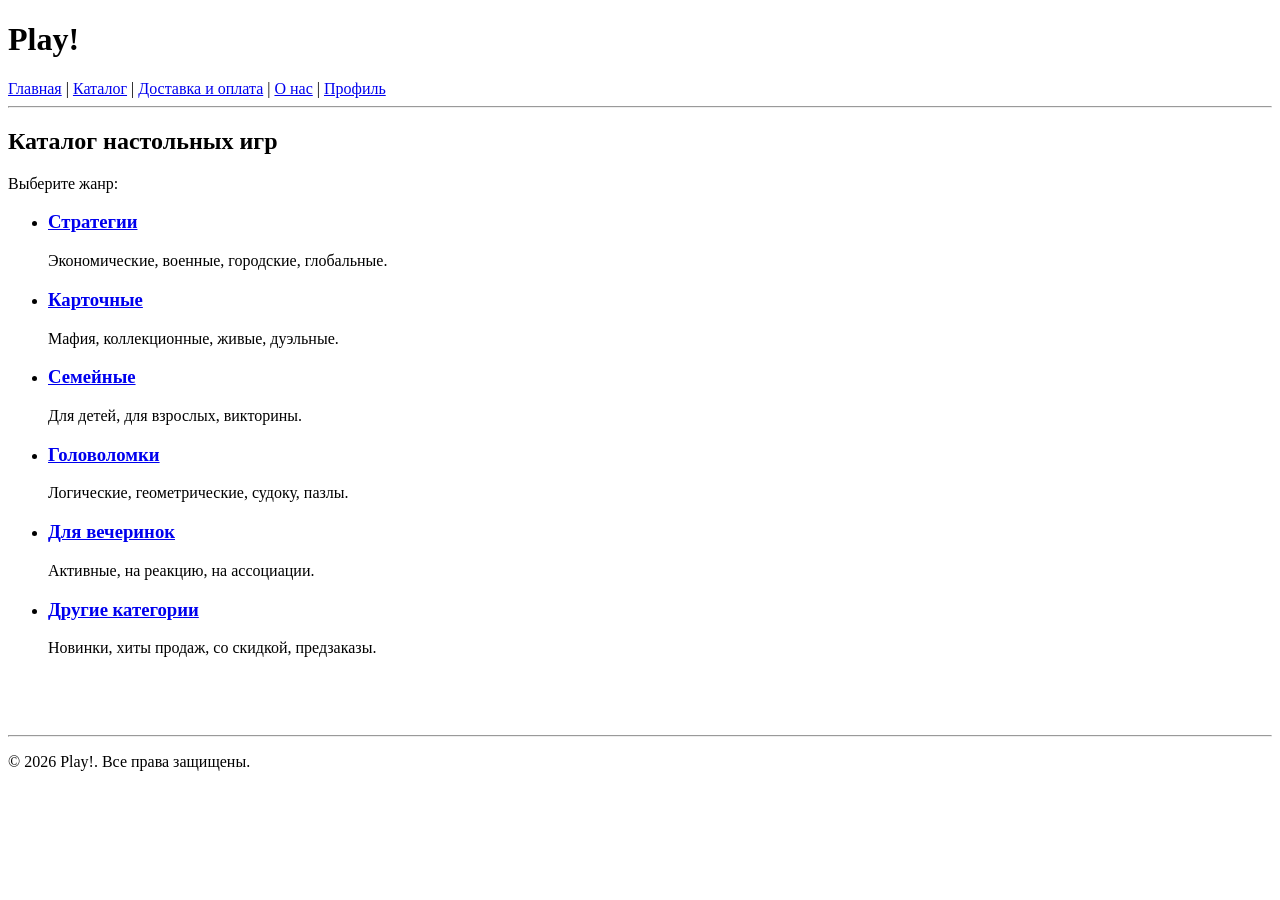
==== www/catalog.html @ 695b334e "шаблон" ====
<!DOCTYPE html>
<html lang="ru">
<head>
    <meta charset="UTF-8">
    <title>Play! - Каталог</title>
</head>
<body>

    <header>
        <h1>Play!</h1>
        <nav>
            <a href="index.html">Главная</a> |
            <a href="catalog.html">Каталог</a> |
            <a href="delivery.html">Доставка и оплата</a> |
            <a href="about.html">О нас</a> |
            <a href="profile.html">Профиль</a>
        </nav>
        <hr>
    </header>

    <main>
        <h2>Каталог настольных игр</h2>
        <p>Выберите жанр:</p>

        <ul>
            <li>
                <h3><a href="product.html">Стратегии</a></h3>
                <p>Экономические, военные, городские, глобальные.</p>
            </li>
            <li>
                <h3><a href="product.html">Карточные</a></h3>
                <p>Мафия, коллекционные, живые, дуэльные.</p>
            </li>
            <li>
                <h3><a href="product.html">Семейные</a></h3>
                <p>Для детей, для взрослых, викторины.</p>
            </li>
            <li>
                <h3><a href="product.html">Головоломки</a></h3>
                <p>Логические, геометрические, судоку, пазлы.</p>
            </li>
            <li>
                <h3><a href="product.html">Для вечеринок</a></h3>
                <p>Активные, на реакцию, на ассоциации.</p>
            </li>
            <li>
                <h3><a href="product.html">Другие категории</a></h3>
                <p>Новинки, хиты продаж, со скидкой, предзаказы.</p>
            </li>
        </ul>
    </main>

    <br><br><br>
    <footer>
        <hr>
        <p>&copy; 2026 Play!. Все права защищены.</p>
    </footer>
</body>
</html>
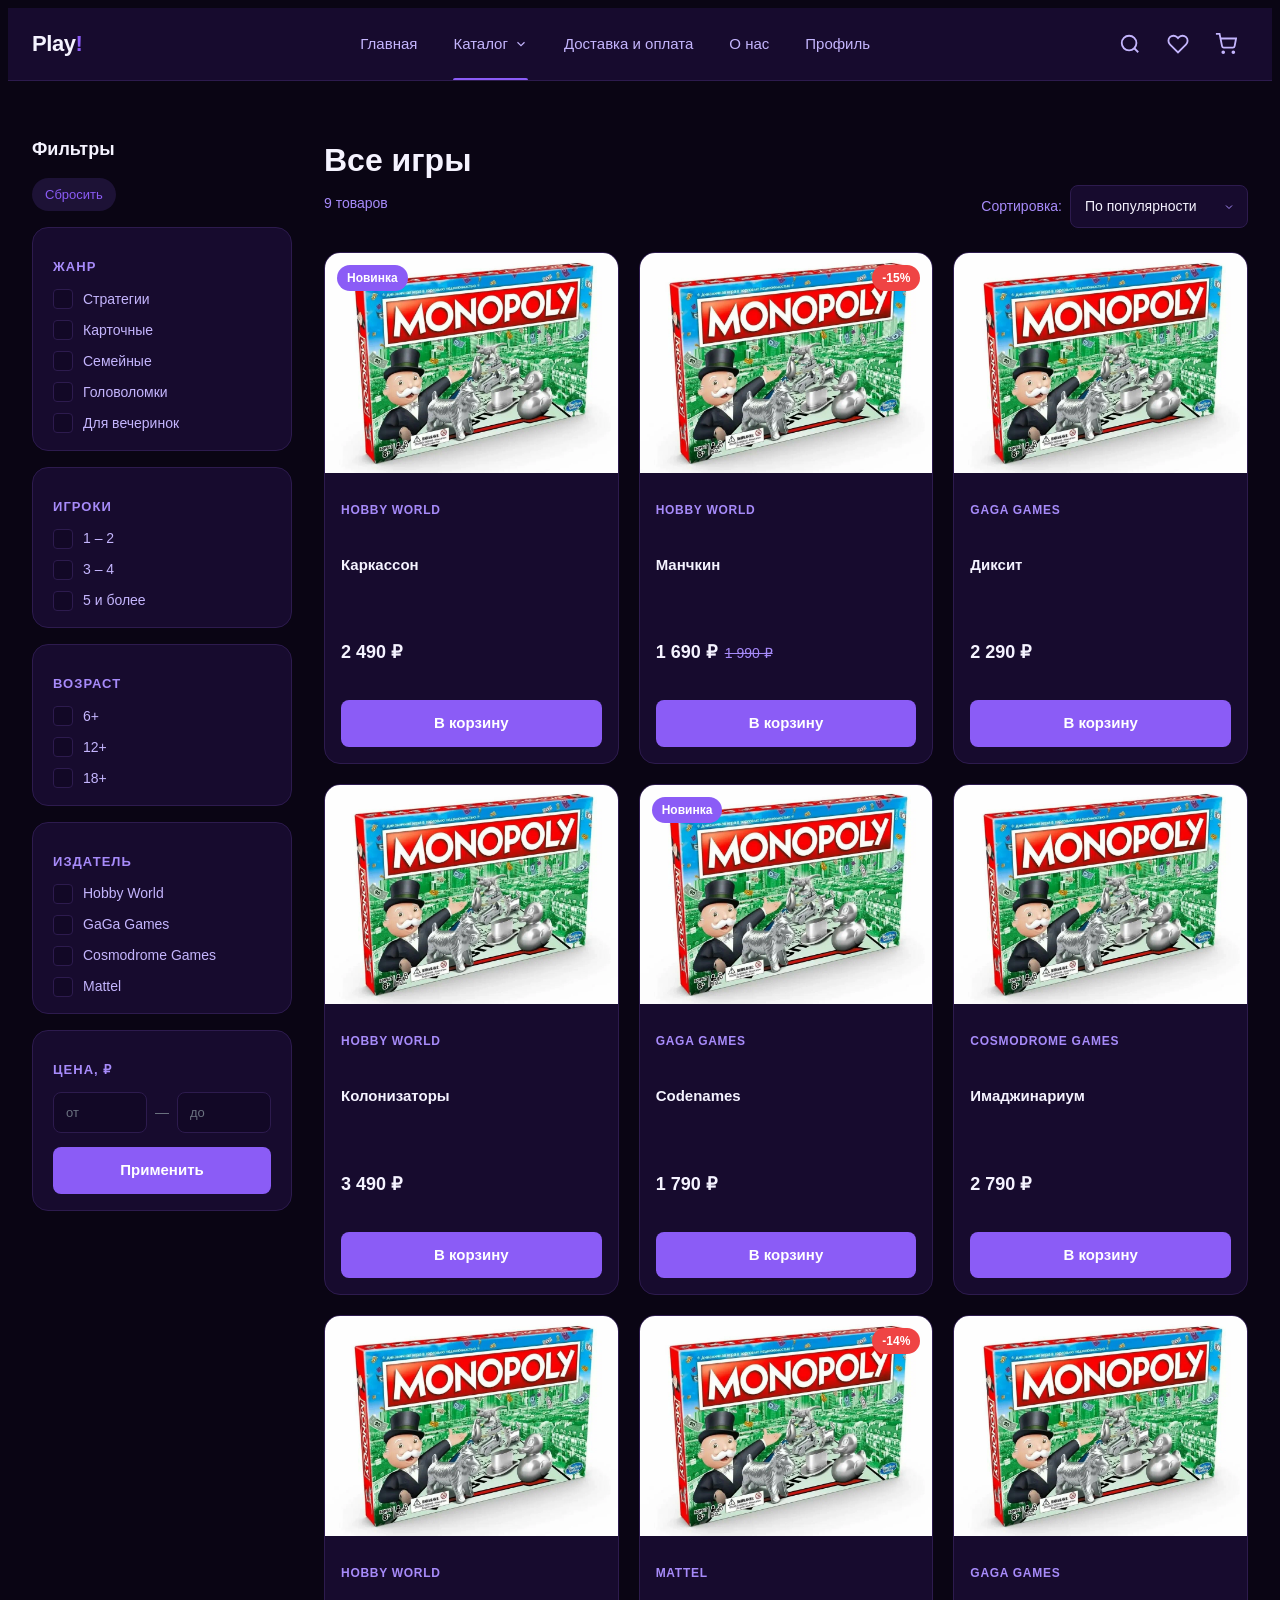
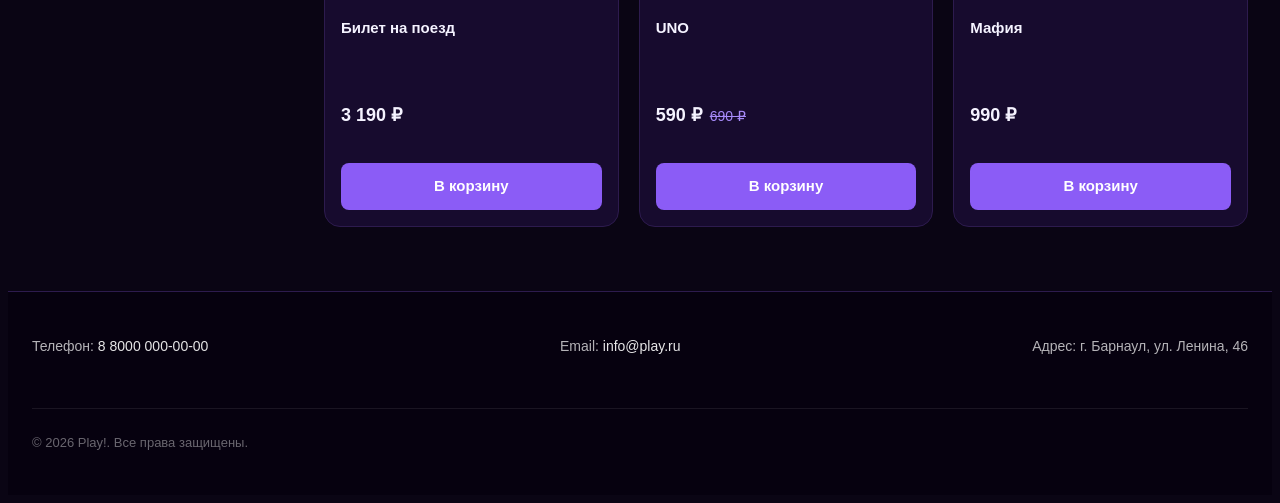
==== commit fac79a75: "были добавлены новые файлы" ====
--- a/www/catalog.html
+++ b/www/catalog.html
@@ -2,58 +2,165 @@
 <html lang="ru">
 <head>
     <meta charset="UTF-8">
+    <meta name="viewport" content="width=device-width, initial-scale=1.0">
     <title>Play! - Каталог</title>
+    <link rel="stylesheet" href="../css/style.css">
 </head>
 <body>
 
-    <header>
-        <h1>Play!</h1>
-        <nav>
-            <a href="index.html">Главная</a> |
-            <a href="catalog.html">Каталог</a> |
-            <a href="delivery.html">Доставка и оплата</a> |
-            <a href="about.html">О нас</a> |
-            <a href="profile.html">Профиль</a>
-        </nav>
-        <hr>
+    <header class="header">
+        <div class="container header__container">
+            <a href="index.html" class="logo">
+                <span class="logo__title">Play<span class="logo__accent">!</span></span>
+            </a>
+            <nav class="nav">
+                <ul class="nav__list">
+                    <li class="nav__item"><a href="index.html" class="nav__link">Главная</a></li>
+                    <li class="nav__item nav__item--dropdown">
+                        <button type="button" class="catalog-toggle nav__link--active" id="catalog-toggle" aria-expanded="false">
+                            Каталог
+                            <svg class="catalog-toggle__chevron" viewBox="0 0 24 24" fill="none" stroke="currentColor" stroke-width="2"><polyline points="6 9 12 15 18 9"></polyline></svg>
+                        </button>
+                        <div class="catalog-panel" id="catalog-panel">
+                            <div class="catalog-categories">
+                                <a href="catalog.html?genre=strategy" class="catalog-categories__item">Стратегии</a>
+                                <a href="catalog.html?genre=card" class="catalog-categories__item">Карточные</a>
+                                <a href="catalog.html?genre=family" class="catalog-categories__item">Семейные</a>
+                                <a href="catalog.html?genre=puzzle" class="catalog-categories__item">Головоломки</a>
+                                <a href="catalog.html?genre=party" class="catalog-categories__item">Для вечеринок</a>
+                                <a href="catalog.html" class="catalog-categories__item">Другие</a>
+                            </div>
+                        </div>
+                    </li>
+                    <li class="nav__item"><a href="delivery.html" class="nav__link">Доставка и оплата</a></li>
+                    <li class="nav__item"><a href="about.html" class="nav__link">О нас</a></li>
+                    <li class="nav__item"><a href="profile.html" class="nav__link">Профиль</a></li>
+                </ul>
+            </nav>
+            <div class="actions">
+                <div class="search">
+                    <form class="search__form" id="search-form">
+                        <input type="text" class="search__input" id="search-input" placeholder="Поиск игр...">
+                        <button type="submit" class="search__submit" aria-label="Найти">
+                            <svg viewBox="0 0 24 24" fill="none" stroke="currentColor" stroke-width="2"><circle cx="11" cy="11" r="8"></circle><line x1="21" y1="21" x2="16.65" y2="16.65"></line></svg>
+                        </button>
+                    </form>
+                    <button type="button" class="icon-btn" id="search-toggle" aria-label="Поиск">
+                        <svg class="icon-btn__icon" viewBox="0 0 24 24" fill="none" stroke="currentColor" stroke-width="2"><circle cx="11" cy="11" r="8"></circle><line x1="21" y1="21" x2="16.65" y2="16.65"></line></svg>
+                    </button>
+                </div>
+                <a href="favorites.html" class="icon-btn" aria-label="Избранное">
+                    <svg class="icon-btn__icon" viewBox="0 0 24 24" fill="none" stroke="currentColor" stroke-width="2">
+                        <path d="M20.84 4.61a5.5 5.5 0 0 0-7.78 0L12 5.67l-1.06-1.06a5.5 5.5 0 0 0-7.78 7.78l1.06 1.06L12 21.23l7.78-7.78 1.06-1.06a5.5 5.5 0 0 0 0-7.78z"></path>
+                    </svg>
+                </a>
+                <button type="button" class="icon-btn" aria-label="Корзина">
+                    <svg class="icon-btn__icon" viewBox="0 0 24 24" fill="none" stroke="currentColor" stroke-width="2"><circle cx="9" cy="21" r="1"></circle><circle cx="20" cy="21" r="1"></circle><path d="M1 1h4l2.68 13.39a2 2 0 0 0 2 1.61h9.72a2 2 0 0 0 2-1.61L23 6H6"></path></svg>
+                </button>
+            </div>
+        </div>
     </header>
 
-    <main>
-        <h2>Каталог настольных игр</h2>
-        <p>Выберите жанр:</p>
+    <main class="page">
+        <div class="container">
+            <div class="catalog-page">
 
-        <ul>
-            <li>
-                <h3><a href="product.html">Стратегии</a></h3>
-                <p>Экономические, военные, городские, глобальные.</p>
-            </li>
-            <li>
-                <h3><a href="product.html">Карточные</a></h3>
-                <p>Мафия, коллекционные, живые, дуэльные.</p>
-            </li>
-            <li>
-                <h3><a href="product.html">Семейные</a></h3>
-                <p>Для детей, для взрослых, викторины.</p>
-            </li>
-            <li>
-                <h3><a href="product.html">Головоломки</a></h3>
-                <p>Логические, геометрические, судоку, пазлы.</p>
-            </li>
-            <li>
-                <h3><a href="product.html">Для вечеринок</a></h3>
-                <p>Активные, на реакцию, на ассоциации.</p>
-            </li>
-            <li>
-                <h3><a href="product.html">Другие категории</a></h3>
-                <p>Новинки, хиты продаж, со скидкой, предзаказы.</p>
-            </li>
-        </ul>
+                <aside class="catalog-filters" data-filters>
+                    <div class="catalog-filters__head">
+                        <h2 class="catalog-filters__heading">Фильтры</h2>
+                        <button type="button" class="catalog-filters__reset" data-filters-reset>Сбросить</button>
+                    </div>
+
+                    <div class="catalog-filters__block">
+                        <h3 class="catalog-filters__title">Жанр</h3>
+                        <div class="catalog-filters__options">
+                            <label class="catalog-filters__label"><input type="checkbox" class="checkbox__input" data-filter="genres" value="strategy"><span class="checkbox__box"></span><span>Стратегии</span></label>
+                            <label class="catalog-filters__label"><input type="checkbox" class="checkbox__input" data-filter="genres" value="card"><span class="checkbox__box"></span><span>Карточные</span></label>
+                            <label class="catalog-filters__label"><input type="checkbox" class="checkbox__input" data-filter="genres" value="family"><span class="checkbox__box"></span><span>Семейные</span></label>
+                            <label class="catalog-filters__label"><input type="checkbox" class="checkbox__input" data-filter="genres" value="puzzle"><span class="checkbox__box"></span><span>Головоломки</span></label>
+                            <label class="catalog-filters__label"><input type="checkbox" class="checkbox__input" data-filter="genres" value="party"><span class="checkbox__box"></span><span>Для вечеринок</span></label>
+                        </div>
+                    </div>
+
+                    <div class="catalog-filters__block">
+                        <h3 class="catalog-filters__title">Игроки</h3>
+                        <div class="catalog-filters__options">
+                            <label class="catalog-filters__label"><input type="checkbox" class="checkbox__input" data-filter="players" value="1-2"><span class="checkbox__box"></span><span>1 – 2</span></label>
+                            <label class="catalog-filters__label"><input type="checkbox" class="checkbox__input" data-filter="players" value="3-4"><span class="checkbox__box"></span><span>3 – 4</span></label>
+                            <label class="catalog-filters__label"><input type="checkbox" class="checkbox__input" data-filter="players" value="5+"><span class="checkbox__box"></span><span>5 и более</span></label>
+                        </div>
+                    </div>
+
+                    <div class="catalog-filters__block">
+                        <h3 class="catalog-filters__title">Возраст</h3>
+                        <div class="catalog-filters__options">
+                            <label class="catalog-filters__label"><input type="checkbox" class="checkbox__input" data-filter="ages" value="6+"><span class="checkbox__box"></span><span>6+</span></label>
+                            <label class="catalog-filters__label"><input type="checkbox" class="checkbox__input" data-filter="ages" value="12+"><span class="checkbox__box"></span><span>12+</span></label>
+                            <label class="catalog-filters__label"><input type="checkbox" class="checkbox__input" data-filter="ages" value="18+"><span class="checkbox__box"></span><span>18+</span></label>
+                        </div>
+                    </div>
+
+                    <div class="catalog-filters__block">
+                        <h3 class="catalog-filters__title">Издатель</h3>
+                        <div class="catalog-filters__options">
+                            <label class="catalog-filters__label"><input type="checkbox" class="checkbox__input" data-filter="brands" value="Hobby World"><span class="checkbox__box"></span><span>Hobby World</span></label>
+                            <label class="catalog-filters__label"><input type="checkbox" class="checkbox__input" data-filter="brands" value="GaGa Games"><span class="checkbox__box"></span><span>GaGa Games</span></label>
+                            <label class="catalog-filters__label"><input type="checkbox" class="checkbox__input" data-filter="brands" value="Cosmodrome Games"><span class="checkbox__box"></span><span>Cosmodrome Games</span></label>
+                            <label class="catalog-filters__label"><input type="checkbox" class="checkbox__input" data-filter="brands" value="Mattel"><span class="checkbox__box"></span><span>Mattel</span></label>
+                        </div>
+                    </div>
+
+                    <div class="catalog-filters__block">
+                        <h3 class="catalog-filters__title">Цена, ₽</h3>
+                        <div class="catalog-filters__options">
+                            <div class="catalog-filters__price">
+                                <input type="number" placeholder="от" data-price-from>
+                                <span class="catalog-filters__dash">—</span>
+                                <input type="number" placeholder="до" data-price-to>
+                            </div>
+                            <button type="button" class="btn btn--primary catalog-filters__apply" data-price-apply>Применить</button>
+                        </div>
+                    </div>
+                </aside>
+
+                <div class="catalog-page__main">
+                    <div class="catalog-page__head">
+                        <div>
+                            <h1 class="catalog-page__title">Все игры</h1>
+                            <p class="catalog-page__count" data-count>9 товаров</p>
+                        </div>
+                        <div class="catalog-page__sort">
+                            <label>Сортировка:</label>
+                            <select class="form__input" data-sort>
+                                <option value="popular">По популярности</option>
+                                <option value="price-asc">Сначала дешёвые</option>
+                                <option value="price-desc">Сначала дорогие</option>
+                                <option value="name">По названию (А–Я)</option>
+                                <option value="new">Сначала новинки</option>
+                            </select>
+                        </div>
+                    </div>
+
+                    <div class="products-grid" data-products></div>
+                </div>
+
+            </div>
+        </div>
     </main>
 
-    <br><br><br>
-    <footer>
-        <hr>
-        <p>&copy; 2026 Play!. Все права защищены.</p>
+    <footer class="footer">
+        <div class="container footer__container">
+            <div class="footer__contacts">
+                <p class="footer__text">Телефон: <a href="tel:+79990000000" class="footer__link">8 8000 000-00-00</a></p>
+                <p class="footer__text">Email: <a href="mailto:info@play.ru" class="footer__link">info@play.ru</a></p>
+                <p class="footer__text">Адрес: г. Барнаул, ул. Ленина, 46</p>
+            </div>
+            <p class="footer__copyright">&copy; 2026 Play!. Все права защищены.</p>
+        </div>
     </footer>
+
+    <script src="../js/catalog.js"></script>
+    <script src="../js/catalog-page.js"></script>
+    <script src="../js/search.js"></script>
 </body>
 </html>
--- a/css/style.css
+++ b/css/style.css
@@ -0,0 +1,1508 @@
+@charset "UTF-8";
+*::before,
+*::after {
+  box-sizing: border-box;
+  margin: 0;
+  padding: 0;
+}
+
+body {
+  font-family: "Inter", -apple-system, BlinkMacSystemFont, "Segoe UI", sans-serif;
+  font-size: 16px;
+  line-height: 1.5;
+  color: #f5f3ff;
+  background: #0a0514;
+  -webkit-font-smoothing: antialiased;
+  -moz-osx-font-smoothing: grayscale;
+}
+
+a {
+  color: inherit;
+  text-decoration: none;
+}
+
+ul {
+  list-style: none;
+}
+
+img {
+  display: block;
+  max-width: 100%;
+}
+
+button {
+  font: inherit;
+  color: inherit;
+  background: none;
+  border: none;
+  cursor: pointer;
+}
+
+.container {
+  max-width: 1240px;
+  margin: 0 auto;
+  padding: 0 24px;
+}
+
+::-webkit-scrollbar {
+  width: 10px;
+  height: 10px;
+}
+
+::-webkit-scrollbar-track {
+  background: transparent;
+}
+
+::-webkit-scrollbar-thumb {
+  background: transparent;
+  border-radius: 999px;
+  -webkit-transition: background 0.3s ease;
+  transition: background 0.3s ease;
+}
+
+body:hover ::-webkit-scrollbar-thumb {
+  background: #2d1b4e;
+}
+
+::-webkit-scrollbar-thumb:hover {
+  background: #8b5cf6;
+}
+
+.header {
+  position: sticky;
+  top: 0;
+  z-index: 100;
+  background: #170b2e;
+  border-bottom: 1px solid #2d1b4e;
+}
+.header__container {
+  display: flex;
+  align-items: center;
+  justify-content: space-between;
+  gap: 40px;
+  height: 72px;
+}
+
+.logo {
+  display: flex;
+  align-items: center;
+  gap: 10px;
+  flex-shrink: 0;
+}
+.logo__title {
+  font-size: 1.375rem;
+  font-weight: 800;
+  line-height: 1.1;
+  letter-spacing: -0.02em;
+  color: #f5f3ff;
+}
+.logo__accent {
+  color: #8b5cf6;
+}
+
+.nav__list {
+  display: flex;
+  align-items: center;
+  gap: 4px;
+}
+.nav__item {
+  display: flex;
+}
+.nav__item--dropdown {
+  position: relative;
+}
+.nav__link {
+  position: relative;
+  display: inline-block;
+  padding: 24px 16px;
+  font-size: 0.9375rem;
+  font-weight: 500;
+  color: #c4b5fd;
+  transition: color 200ms cubic-bezier(0.4, 0, 0.2, 1);
+}
+.nav__link:hover {
+  color: #8b5cf6;
+}
+.nav__link--active {
+  color: #8b5cf6;
+  font-weight: 600;
+}
+.nav__link--active::after {
+  content: "";
+  position: absolute;
+  left: 16px;
+  right: 16px;
+  bottom: -1px;
+  height: 2px;
+  background: #8b5cf6;
+  border-radius: 2px 2px 0 0;
+}
+
+.actions {
+  display: flex;
+  align-items: center;
+  gap: 4px;
+  flex-shrink: 0;
+  position: relative;
+}
+
+.search {
+  position: relative;
+  display: flex;
+  align-items: center;
+}
+.search__form {
+  position: absolute;
+  right: 0;
+  top: 50%;
+  transform: translateY(-50%);
+  display: flex;
+  align-items: center;
+  width: 0;
+  opacity: 0;
+  overflow: hidden;
+  transition: width 250ms cubic-bezier(0.4, 0, 0.2, 1), opacity 200ms cubic-bezier(0.4, 0, 0.2, 1);
+}
+.search__form.is-open {
+  width: 280px;
+  opacity: 1;
+}
+.search__input {
+  width: 100%;
+  padding: 10px 44px 10px 16px;
+  font: inherit;
+  font-size: 0.875rem;
+  color: #f5f3ff;
+  background: #120826;
+  border: 1px solid #2d1b4e;
+  border-radius: 999px;
+  transition: border-color 200ms cubic-bezier(0.4, 0, 0.2, 1);
+}
+.search__input::-moz-placeholder {
+  color: #6b7280;
+}
+.search__input::placeholder {
+  color: #6b7280;
+}
+.search__input:focus {
+  outline: none;
+  border-color: #8b5cf6;
+  box-shadow: 0 0 0 3px rgba(139, 92, 246, 0.15);
+}
+.search__submit {
+  position: absolute;
+  right: 6px;
+  top: 50%;
+  transform: translateY(-50%);
+  display: inline-flex;
+  align-items: center;
+  justify-content: center;
+  width: 32px;
+  height: 32px;
+  color: #c4b5fd;
+  border-radius: 50%;
+  transition: color 200ms cubic-bezier(0.4, 0, 0.2, 1), background 200ms cubic-bezier(0.4, 0, 0.2, 1);
+}
+.search__submit:hover {
+  color: #8b5cf6;
+  background: rgba(139, 92, 246, 0.15);
+}
+.search__submit svg {
+  width: 16px;
+  height: 16px;
+}
+
+.icon-btn {
+  display: inline-flex;
+  align-items: center;
+  justify-content: center;
+  width: 44px;
+  height: 44px;
+  border-radius: 50%;
+  color: #c4b5fd;
+  transition: background 200ms cubic-bezier(0.4, 0, 0.2, 1), color 200ms cubic-bezier(0.4, 0, 0.2, 1);
+}
+.icon-btn__icon {
+  width: 22px;
+  height: 22px;
+}
+.icon-btn:hover {
+  background: rgba(139, 92, 246, 0.15);
+  color: #8b5cf6;
+}
+
+.catalog-toggle {
+  display: inline-flex;
+  align-items: center;
+  gap: 6px;
+  padding: 24px 16px;
+  font-size: 0.9375rem;
+  font-weight: 500;
+  color: #c4b5fd;
+  transition: color 200ms cubic-bezier(0.4, 0, 0.2, 1);
+}
+.catalog-toggle:hover {
+  color: #8b5cf6;
+}
+.catalog-toggle[aria-expanded=true] {
+  color: #8b5cf6;
+}
+.catalog-toggle[aria-expanded=true] .catalog-toggle__chevron {
+  transform: rotate(180deg);
+}
+.catalog-toggle__chevron {
+  width: 14px;
+  height: 14px;
+  transition: transform 200ms cubic-bezier(0.4, 0, 0.2, 1);
+}
+
+.catalog-panel {
+  position: absolute;
+  top: 100%;
+  left: 0;
+  z-index: 90;
+  min-width: 260px;
+  background: #170b2e;
+  border: 1px solid #2d1b4e;
+  border-radius: 0 0 16px 16px;
+  box-shadow: 0 12px 32px rgba(139, 92, 246, 0.25);
+  overflow: hidden;
+  display: none;
+  transform-origin: top;
+  animation: catalogSlideDown 220ms cubic-bezier(0.4, 0, 0.2, 1) forwards;
+}
+.catalog-panel.is-open {
+  display: block;
+}
+
+@keyframes catalogSlideDown {
+  from {
+    opacity: 0;
+    transform: translateY(-10px) scaleY(0.96);
+  }
+  to {
+    opacity: 1;
+    transform: translateY(0) scaleY(1);
+  }
+}
+.catalog-categories {
+  padding: 10px 0;
+  background: #120826;
+}
+.catalog-categories__item {
+  position: relative;
+  display: block;
+  width: 100%;
+  padding: 12px 20px;
+  font-size: 0.9375rem;
+  font-weight: 500;
+  text-align: left;
+  color: #c4b5fd;
+  transition: background 150ms cubic-bezier(0.4, 0, 0.2, 1), color 150ms cubic-bezier(0.4, 0, 0.2, 1);
+}
+.catalog-categories__item:hover {
+  background: rgba(139, 92, 246, 0.15);
+  color: #8b5cf6;
+}
+.catalog-categories__item--active {
+  background: #170b2e;
+  color: #8b5cf6;
+  font-weight: 600;
+}
+.catalog-categories__item--active::before {
+  content: "";
+  position: absolute;
+  left: 0;
+  top: 0;
+  bottom: 0;
+  width: 3px;
+  background: #8b5cf6;
+}
+
+.hero {
+  position: relative;
+  display: flex;
+  align-items: center;
+  min-height: 520px;
+  overflow: hidden;
+  color: #f5f3ff;
+}
+.hero__bg {
+  position: absolute;
+  inset: 0;
+  background-position: center;
+  background-size: cover;
+  background-repeat: no-repeat;
+}
+.hero__bg::after {
+  content: "";
+  position: absolute;
+  inset: 0;
+  background: linear-gradient(90deg, rgba(10, 5, 20, 0.95) 0%, rgba(10, 5, 20, 0.6) 45%, rgba(10, 5, 20, 0.2) 100%);
+}
+.hero__container {
+  position: relative;
+  z-index: 3;
+  width: 100%;
+  padding-top: 72px;
+  padding-bottom: 72px;
+}
+.hero__content {
+  max-width: 560px;
+  transition: opacity 300ms cubic-bezier(0.4, 0, 0.2, 1), transform 300ms cubic-bezier(0.4, 0, 0.2, 1);
+}
+.hero__content--fading {
+  opacity: 0;
+  transform: translateY(8px);
+}
+.hero__eyebrow {
+  margin-bottom: 20px;
+  font-size: 0.8125rem;
+  font-weight: 500;
+  letter-spacing: 0.12em;
+  text-transform: uppercase;
+  color: #a78bfa;
+}
+.hero__title {
+  margin-bottom: 20px;
+  font-size: clamp(2rem, 4.4vw, 3.5rem);
+  font-weight: 800;
+  line-height: 1.1;
+  letter-spacing: -0.02em;
+}
+.hero__subtitle {
+  margin-bottom: 32px;
+  font-size: 1.0625rem;
+  line-height: 1.6;
+  color: #a78bfa;
+}
+.hero__arrow {
+  position: absolute;
+  top: 50%;
+  z-index: 4;
+  display: inline-flex;
+  align-items: center;
+  justify-content: center;
+  width: 48px;
+  height: 48px;
+  color: #f5f3ff;
+  background: rgba(255, 255, 255, 0.15);
+  border-radius: 50%;
+  backdrop-filter: blur(6px);
+  transform: translateY(-50%);
+  transition: background 200ms cubic-bezier(0.4, 0, 0.2, 1);
+}
+.hero__arrow__icon {
+  width: 22px;
+  height: 22px;
+}
+.hero__arrow:hover {
+  background: rgba(139, 92, 246, 0.4);
+}
+.hero__arrow--prev {
+  left: 24px;
+}
+.hero__arrow--next {
+  right: 24px;
+}
+.hero__dots {
+  position: absolute;
+  left: 50%;
+  bottom: 28px;
+  z-index: 4;
+  display: flex;
+  gap: 10px;
+  transform: translateX(-50%);
+}
+.hero__dot {
+  width: 10px;
+  height: 10px;
+  background: rgba(255, 255, 255, 0.45);
+  border-radius: 50%;
+  transition: background 200ms cubic-bezier(0.4, 0, 0.2, 1), width 200ms cubic-bezier(0.4, 0, 0.2, 1);
+}
+.hero__dot--active {
+  width: 28px;
+  background: #8b5cf6;
+  border-radius: 5px;
+}
+
+.features {
+  padding: 50px 0;
+}
+.features__list {
+  display: grid;
+  grid-template-columns: repeat(4, 1fr);
+  background: #170b2e;
+  border: 1px solid #2d1b4e;
+  border-radius: 16px;
+  box-shadow: 0 4px 12px rgba(0, 0, 0, 0.5);
+  overflow: hidden;
+}
+.features__item {
+  position: relative;
+  display: flex;
+  align-items: flex-start;
+  gap: 16px;
+  padding: 28px 24px;
+}
+.features__item:not(:last-child)::after {
+  content: "";
+  position: absolute;
+  right: 0;
+  top: 24px;
+  bottom: 24px;
+  width: 1px;
+  background: #2d1b4e;
+}
+.features__icon {
+  display: inline-flex;
+  align-items: center;
+  justify-content: center;
+  width: 48px;
+  height: 48px;
+  flex-shrink: 0;
+  color: #8b5cf6;
+  background: rgba(139, 92, 246, 0.15);
+  border-radius: 50%;
+}
+.features__icon svg {
+  width: 26px;
+  height: 26px;
+}
+.features__title {
+  font-size: 0.9375rem;
+  font-weight: 700;
+  line-height: 1.3;
+  color: #f5f3ff;
+}
+.features__text {
+  font-size: 0.8125rem;
+  line-height: 1.5;
+  color: #a78bfa;
+}
+
+.page {
+  padding: 40px 0 64px;
+}
+.page__title {
+  margin-bottom: 16px;
+  font-size: clamp(1.75rem, 3.5vw, 2.5rem);
+  font-weight: 800;
+  line-height: 1.15;
+  letter-spacing: -0.02em;
+}
+.page__lead {
+  max-width: 720px;
+  margin-bottom: 48px;
+  font-size: 1.0625rem;
+  line-height: 1.6;
+  color: #a78bfa;
+}
+.page__section {
+  margin-bottom: 56px;
+}
+.page__section:last-child {
+  margin-bottom: 0;
+}
+.page__subtitle {
+  margin-bottom: 24px;
+  font-size: 1.5rem;
+  font-weight: 700;
+  letter-spacing: -0.01em;
+}
+
+.cards {
+  display: grid;
+  grid-template-columns: repeat(4, 1fr);
+  gap: 16px;
+}
+
+.card {
+  display: flex;
+  flex-direction: column;
+  gap: 12px;
+  padding: 24px;
+  background: #170b2e;
+  border: 1px solid #2d1b4e;
+  border-radius: 16px;
+  transition: border-color 200ms cubic-bezier(0.4, 0, 0.2, 1), transform 200ms cubic-bezier(0.4, 0, 0.2, 1);
+}
+.card:hover {
+  border-color: #8b5cf6;
+  transform: translateY(-2px);
+}
+.card__icon {
+  display: inline-flex;
+  align-items: center;
+  justify-content: center;
+  width: 48px;
+  height: 48px;
+  color: #8b5cf6;
+  background: rgba(139, 92, 246, 0.15);
+  border-radius: 50%;
+}
+.card__icon svg {
+  width: 26px;
+  height: 26px;
+}
+.card__title {
+  font-size: 1rem;
+  font-weight: 700;
+  color: #f5f3ff;
+}
+.card__text {
+  flex-grow: 1;
+  font-size: 0.875rem;
+  line-height: 1.5;
+  color: #a78bfa;
+}
+.card__price {
+  margin-top: 4px;
+  font-size: 1.125rem;
+  font-weight: 700;
+  color: #8b5cf6;
+}
+
+.info-list {
+  display: grid;
+  gap: 12px;
+}
+.info-list__item {
+  display: flex;
+  gap: 16px;
+  padding: 20px 24px;
+  background: #170b2e;
+  border: 1px solid #2d1b4e;
+  border-radius: 16px;
+}
+.info-list__mark {
+  display: inline-flex;
+  align-items: center;
+  justify-content: center;
+  width: 32px;
+  height: 32px;
+  flex-shrink: 0;
+  font-size: 0.875rem;
+  font-weight: 700;
+  color: #8b5cf6;
+  background: rgba(139, 92, 246, 0.15);
+  border-radius: 50%;
+}
+.info-list__title {
+  font-size: 1rem;
+  font-weight: 700;
+  color: #f5f3ff;
+}
+.info-list__text {
+  font-size: 0.875rem;
+  line-height: 1.5;
+  color: #a78bfa;
+}
+
+.story {
+  padding: 28px 32px;
+  background: #170b2e;
+  border: 1px solid #2d1b4e;
+  border-radius: 16px;
+}
+.story__content {
+  display: flex;
+  flex-direction: column;
+  gap: 16px;
+  max-width: 720px;
+}
+.story__text {
+  font-size: 1rem;
+  line-height: 1.7;
+  color: #c4b5fd;
+}
+
+.stats {
+  display: grid;
+  grid-template-columns: repeat(4, 1fr);
+  gap: 16px;
+}
+.stats__item {
+  display: flex;
+  flex-direction: column;
+  gap: 4px;
+  padding: 24px;
+  text-align: center;
+  background: #170b2e;
+  border: 1px solid #2d1b4e;
+  border-radius: 16px;
+}
+.stats__value {
+  font-size: clamp(1.75rem, 3vw, 2.5rem);
+  font-weight: 800;
+  letter-spacing: -0.02em;
+  color: #8b5cf6;
+}
+.stats__label {
+  font-size: 0.875rem;
+  color: #a78bfa;
+}
+
+.form {
+  display: flex;
+  flex-direction: column;
+  gap: 20px;
+}
+.form__row {
+  display: grid;
+  grid-template-columns: minmax(0, 1fr) minmax(0, 1fr);
+  gap: 12px;
+}
+.form__field {
+  display: flex;
+  flex-direction: column;
+  gap: 6px;
+  min-width: 0;
+}
+.form__label {
+  font-size: 0.8125rem;
+  font-weight: 500;
+  color: #a78bfa;
+}
+.form__input {
+  width: 100%;
+  min-width: 0;
+  padding: 12px 14px;
+  font: inherit;
+  font-size: 0.9375rem;
+  color: #f5f3ff;
+  background: #120826;
+  border: 1px solid #2d1b4e;
+  border-radius: 8px;
+  box-sizing: border-box;
+  transition: border-color 200ms cubic-bezier(0.4, 0, 0.2, 1), box-shadow 200ms cubic-bezier(0.4, 0, 0.2, 1);
+}
+.form__input::-moz-placeholder {
+  color: #6b7280;
+}
+.form__input::placeholder {
+  color: #6b7280;
+}
+.form__input:focus {
+  outline: none;
+  border-color: #8b5cf6;
+  box-shadow: 0 0 0 3px rgba(139, 92, 246, 0.15);
+}
+.form__actions {
+  display: flex;
+  justify-content: flex-end;
+  margin-top: 4px;
+}
+
+.btn {
+  display: inline-flex;
+  align-items: center;
+  justify-content: center;
+  padding: 12px 24px;
+  font-size: 0.9375rem;
+  font-weight: 600;
+  border-radius: 8px;
+  transition: background 200ms cubic-bezier(0.4, 0, 0.2, 1), color 200ms cubic-bezier(0.4, 0, 0.2, 1), opacity 200ms cubic-bezier(0.4, 0, 0.2, 1);
+  cursor: pointer;
+}
+.btn--primary {
+  color: #fff;
+  background: #8b5cf6;
+}
+.btn--primary:hover:not(:disabled) {
+  background: #7c3aed;
+}
+.btn--ghost {
+  color: #8b5cf6;
+  background: transparent;
+  border: 1px dashed #8b5cf6;
+}
+.btn--ghost:hover:not(:disabled) {
+  background: rgba(139, 92, 246, 0.15);
+}
+.btn:disabled {
+  opacity: 0.4;
+  cursor: not-allowed;
+  pointer-events: none;
+}
+
+.checkbox {
+  display: inline-flex;
+  align-items: center;
+  gap: 10px;
+  font-size: 0.875rem;
+  line-height: 1.4;
+  color: #c4b5fd;
+  cursor: pointer;
+}
+.checkbox__input {
+  position: absolute;
+  width: 0;
+  height: 0;
+  opacity: 0;
+}
+.checkbox__input:checked + .checkbox__box {
+  background: #8b5cf6;
+  border-color: #8b5cf6;
+}
+.checkbox__input:checked + .checkbox__box::after {
+  transform: rotate(45deg) scale(1);
+}
+.checkbox__input:focus-visible + .checkbox__box {
+  box-shadow: 0 0 0 3px rgba(139, 92, 246, 0.15);
+}
+.checkbox__box {
+  position: relative;
+  display: inline-block;
+  width: 18px;
+  height: 18px;
+  flex-shrink: 0;
+  background: #120826;
+  border: 1px solid #2d1b4e;
+  border-radius: 4px;
+  transition: background 200ms cubic-bezier(0.4, 0, 0.2, 1), border-color 200ms cubic-bezier(0.4, 0, 0.2, 1);
+}
+.checkbox__box::after {
+  content: "";
+  position: absolute;
+  left: 5px;
+  top: 1px;
+  width: 5px;
+  height: 10px;
+  border: solid #fff;
+  border-width: 0 2px 2px 0;
+  transform: rotate(45deg) scale(0);
+  transition: transform 200ms cubic-bezier(0.4, 0, 0.2, 1);
+}
+
+.auth {
+  display: flex;
+  align-items: center;
+  min-height: calc(100vh - 72px - 200px);
+  padding: 64px 0;
+}
+.auth__container {
+  display: flex;
+  justify-content: center;
+  width: 100%;
+}
+.auth__card {
+  width: 100%;
+  max-width: 900px;
+  background: #170b2e;
+  border: 1px solid #2d1b4e;
+  border-radius: 16px;
+  overflow: hidden;
+}
+.auth__tabs {
+  display: grid;
+  grid-template-columns: 1fr 1fr;
+  border-bottom: 1px solid #2d1b4e;
+}
+.auth__tab {
+  padding: 16px;
+  font-size: 0.9375rem;
+  font-weight: 600;
+  color: #a78bfa;
+  background: transparent;
+  border-bottom: 2px solid transparent;
+  transition: color 200ms cubic-bezier(0.4, 0, 0.2, 1), border-color 200ms cubic-bezier(0.4, 0, 0.2, 1);
+}
+.auth__tab:hover {
+  color: #f5f3ff;
+}
+.auth__tab--active {
+  color: #8b5cf6;
+  border-bottom-color: #8b5cf6;
+}
+.auth__panel {
+  display: flex;
+  flex-direction: column;
+  gap: 16px;
+  padding: 32px;
+}
+.auth__panel[hidden] {
+  display: none;
+}
+.auth__title {
+  font-size: 1.375rem;
+  font-weight: 700;
+  color: #f5f3ff;
+}
+.auth__subtitle {
+  margin-bottom: 8px;
+  font-size: 0.875rem;
+  color: #a78bfa;
+}
+.auth__row {
+  display: flex;
+  flex-wrap: wrap;
+  align-items: center;
+  justify-content: space-between;
+  gap: 16px;
+}
+.auth__link {
+  font-size: 0.875rem;
+  color: #8b5cf6;
+  transition: color 200ms cubic-bezier(0.4, 0, 0.2, 1);
+}
+.auth__link:hover {
+  color: #7c3aed;
+  text-decoration: underline;
+}
+.auth__submit {
+  width: 100%;
+  margin-top: 8px;
+}
+.auth__note {
+  font-size: 0.875rem;
+  text-align: center;
+  color: #a78bfa;
+}
+
+.catalog-page {
+  display: grid;
+  grid-template-columns: 260px 1fr;
+  gap: 32px;
+  align-items: start;
+}
+.catalog-page__main {
+  min-width: 0;
+}
+.catalog-page__head {
+  display: flex;
+  flex-wrap: wrap;
+  justify-content: space-between;
+  align-items: flex-end;
+  gap: 24px;
+  margin-bottom: 24px;
+}
+.catalog-page__title {
+  margin-bottom: 6px;
+  font-size: clamp(1.5rem, 3vw, 2rem);
+  font-weight: 800;
+  line-height: 1.15;
+}
+.catalog-page__count {
+  font-size: 0.875rem;
+  color: #a78bfa;
+}
+.catalog-page__sort {
+  display: inline-flex;
+  align-items: center;
+  gap: 8px;
+  font-size: 0.875rem;
+  color: #a78bfa;
+}
+.catalog-page__empty {
+  grid-column: 1/-1;
+  padding: 48px;
+  text-align: center;
+  color: #a78bfa;
+  background: #170b2e;
+  border: 1px dashed #2d1b4e;
+  border-radius: 16px;
+}
+.catalog-page__more {
+  display: flex;
+  justify-content: center;
+  margin-top: 32px;
+}
+
+.catalog-page__sort {
+  display: inline-flex;
+  align-items: center;
+  gap: 8px;
+  font-size: 0.875rem;
+  color: #a78bfa;
+}
+.catalog-page__sort select {
+  padding: 10px 36px 10px 14px;
+  font: inherit;
+  font-size: 0.875rem;
+  color: #f5f3ff;
+  background-color: #170b2e;
+  background-image: url("data:image/svg+xml;charset=utf-8,%3Csvg xmlns='http://www.w3.org/2000/svg' width='12' height='12' viewBox='0 0 24 24' fill='none' stroke='%23a78bfa' stroke-width='2'%3E%3Cpolyline points='6 9 12 15 18 9'/%3E%3C/svg%3E");
+  background-repeat: no-repeat;
+  background-position: right 12px center;
+  border: 1px solid #2d1b4e;
+  border-radius: 8px;
+  cursor: pointer;
+  -moz-appearance: none;
+       appearance: none;
+  -webkit-appearance: none;
+  transition: border-color 200ms cubic-bezier(0.4, 0, 0.2, 1), box-shadow 200ms cubic-bezier(0.4, 0, 0.2, 1);
+}
+.catalog-page__sort select:hover {
+  border-color: #8b5cf6;
+}
+.catalog-page__sort select:focus {
+  outline: none;
+  border-color: #8b5cf6;
+  box-shadow: 0 0 0 3px rgba(139, 92, 246, 0.15);
+}
+.catalog-page__sort select option {
+  background: #170b2e;
+  color: #f5f3ff;
+  padding: 8px;
+}
+
+.catalog-filters {
+  position: sticky;
+  top: 96px;
+  display: flex;
+  flex-direction: column;
+  gap: 16px;
+  min-width: 0;
+}
+.catalog-filters__heading {
+  font-size: 1.125rem;
+  font-weight: 700;
+}
+.catalog-filters__block {
+  padding: 16px 20px;
+  background: #170b2e;
+  border: 1px solid #2d1b4e;
+  border-radius: 16px;
+  box-sizing: border-box;
+}
+.catalog-filters__title {
+  margin-bottom: 12px;
+  font-size: 0.8125rem;
+  font-weight: 700;
+  text-transform: uppercase;
+  letter-spacing: 0.08em;
+  color: #a78bfa;
+}
+.catalog-filters__options {
+  display: flex;
+  flex-direction: column;
+  gap: 10px;
+  min-width: 0;
+}
+.catalog-filters__label {
+  display: flex;
+  align-items: center;
+  gap: 10px;
+  font-size: 0.875rem;
+  color: #c4b5fd;
+  cursor: pointer;
+}
+.catalog-filters__label:hover {
+  color: #f5f3ff;
+}
+.catalog-filters {
+  /* ===== ЦЕНА ===== */
+}
+.catalog-filters__price {
+  display: grid;
+  grid-template-columns: minmax(0, 1fr) auto minmax(0, 1fr);
+  align-items: center;
+  gap: 8px;
+}
+.catalog-filters__price input {
+  width: 100%;
+  min-width: 0;
+  padding: 10px 12px;
+  font: inherit;
+  font-size: 0.8125rem;
+  color: #f5f3ff;
+  background: #120826;
+  border: 1px solid #2d1b4e;
+  border-radius: 8px;
+  box-sizing: border-box;
+  -moz-appearance: textfield;
+}
+.catalog-filters__price input::-webkit-outer-spin-button, .catalog-filters__price input::-webkit-inner-spin-button {
+  -webkit-appearance: none;
+  margin: 0;
+}
+.catalog-filters__price input::-moz-placeholder {
+  color: #6b7280;
+}
+.catalog-filters__price input::placeholder {
+  color: #6b7280;
+}
+.catalog-filters__price input:focus {
+  outline: none;
+  border-color: #8b5cf6;
+  box-shadow: 0 0 0 3px rgba(139, 92, 246, 0.15);
+}
+.catalog-filters__dash {
+  color: #6b7280;
+  flex-shrink: 0;
+  font-size: 0.875rem;
+}
+.catalog-filters__apply {
+  width: 100%;
+  box-sizing: border-box;
+  margin-top: 4px;
+}
+
+.catalog-filters__reset {
+  display: inline-flex;
+  align-items: center;
+  gap: 4px;
+  padding: 6px 12px;
+  font-size: 0.8125rem;
+  font-weight: 500;
+  color: #8b5cf6;
+  background: rgba(139, 92, 246, 0.15);
+  border: 1px solid transparent;
+  border-radius: 999px;
+  cursor: pointer;
+  transition: background 200ms cubic-bezier(0.4, 0, 0.2, 1), color 200ms cubic-bezier(0.4, 0, 0.2, 1), border-color 200ms cubic-bezier(0.4, 0, 0.2, 1);
+}
+.catalog-filters__reset:hover {
+  background: #8b5cf6;
+  color: #fff;
+}
+.catalog-filters__reset:active {
+  background: #7c3aed;
+}
+
+.products-grid {
+  display: grid;
+  grid-template-columns: repeat(3, 1fr);
+  gap: 20px;
+}
+
+.product-card {
+  display: flex;
+  flex-direction: column;
+  background: #170b2e;
+  border: 1px solid #2d1b4e;
+  border-radius: 16px;
+  overflow: hidden;
+  transition: border-color 200ms cubic-bezier(0.4, 0, 0.2, 1), transform 200ms cubic-bezier(0.4, 0, 0.2, 1);
+}
+.product-card:hover {
+  border-color: #8b5cf6;
+  transform: translateY(-2px);
+}
+.product-card:hover .product-card__image {
+  transform: scale(1.05);
+}
+.product-card__image-wrap {
+  position: relative;
+  display: block;
+  aspect-ratio: 4/3;
+  background: #120826;
+  overflow: hidden;
+}
+.product-card__image {
+  width: 100%;
+  height: 100%;
+  -o-object-fit: cover;
+     object-fit: cover;
+  transition: transform 400ms cubic-bezier(0.4, 0, 0.2, 1);
+}
+.product-card__badge {
+  position: absolute;
+  top: 12px;
+  padding: 4px 10px;
+  font-size: 0.75rem;
+  font-weight: 700;
+  color: #fff;
+  border-radius: 999px;
+}
+.product-card__badge--new {
+  left: 12px;
+  background: #8b5cf6;
+}
+.product-card__badge--sale {
+  right: 12px;
+  background: #ef4444;
+}
+.product-card__body {
+  display: flex;
+  flex-direction: column;
+  gap: 8px;
+  padding: 16px;
+  flex-grow: 1;
+}
+.product-card__brand {
+  font-size: 0.75rem;
+  font-weight: 600;
+  text-transform: uppercase;
+  letter-spacing: 0.06em;
+  color: #a78bfa;
+}
+.product-card__title {
+  min-height: 2.7em;
+  font-size: 0.9375rem;
+  font-weight: 600;
+  color: #f5f3ff;
+}
+.product-card__prices {
+  display: flex;
+  align-items: baseline;
+  gap: 8px;
+  margin-top: auto;
+  padding-top: 4px;
+}
+.product-card__price {
+  font-size: 1.125rem;
+  font-weight: 800;
+  color: #f5f3ff;
+}
+.product-card__old-price {
+  font-size: 0.875rem;
+  color: #a78bfa;
+  text-decoration: line-through;
+}
+.product-card__button {
+  width: 100%;
+  margin-top: 8px;
+}
+
+.product-breadcrumb {
+  display: flex;
+  flex-wrap: wrap;
+  align-items: center;
+  gap: 8px;
+  margin-bottom: 32px;
+  font-size: 0.875rem;
+  color: #a78bfa;
+}
+.product-breadcrumb a {
+  color: #c4b5fd;
+  transition: color 200ms cubic-bezier(0.4, 0, 0.2, 1);
+}
+.product-breadcrumb a:hover {
+  color: #8b5cf6;
+}
+.product-breadcrumb span {
+  color: #6b7280;
+}
+.product-breadcrumb b {
+  color: #f5f3ff;
+  font-weight: 600;
+}
+
+.product-page__grid {
+  display: grid;
+  grid-template-columns: 1fr 1fr;
+  gap: 60px;
+  align-items: start;
+}
+.product-page__gallery {
+  position: sticky;
+  top: 100px;
+}
+.product-page__image-wrap {
+  position: relative;
+  aspect-ratio: 1/1;
+  background: #170b2e;
+  border: 1px solid #2d1b4e;
+  border-radius: 16px;
+  overflow: hidden;
+  transition: border-color 300ms cubic-bezier(0.4, 0, 0.2, 1), box-shadow 300ms cubic-bezier(0.4, 0, 0.2, 1);
+}
+.product-page__image-wrap:hover {
+  border-color: #8b5cf6;
+  box-shadow: 0 20px 60px rgba(139, 92, 246, 0.15);
+}
+.product-page__image {
+  width: 100%;
+  height: 100%;
+  -o-object-fit: cover;
+     object-fit: cover;
+  transition: transform 600ms cubic-bezier(0.4, 0, 0.2, 1);
+}
+.product-page__image-wrap:hover .product-page__image {
+  transform: scale(1.05);
+}
+.product-page__badge {
+  position: absolute;
+  top: 20px;
+  padding: 8px 16px;
+  font-size: 0.8125rem;
+  font-weight: 700;
+  color: #fff;
+  border-radius: 999px;
+  z-index: 2;
+}
+.product-page__badge--new {
+  left: 20px;
+  background: #8b5cf6;
+  box-shadow: 0 4px 12px rgba(139, 92, 246, 0.4);
+}
+.product-page__badge--sale {
+  right: 20px;
+  background: #ef4444;
+  box-shadow: 0 4px 12px rgba(239, 68, 68, 0.4);
+}
+.product-page__body {
+  display: flex;
+  flex-direction: column;
+  gap: 24px;
+}
+.product-page__brand {
+  font-size: 0.75rem;
+  font-weight: 700;
+  text-transform: uppercase;
+  letter-spacing: 0.1em;
+  color: #8b5cf6;
+}
+.product-page__title {
+  margin: 0;
+  font-size: clamp(1.75rem, 3.5vw, 2.75rem);
+  font-weight: 800;
+  line-height: 1.1;
+  letter-spacing: -0.02em;
+  color: #f5f3ff;
+}
+.product-page__price-block {
+  display: flex;
+  align-items: baseline;
+  gap: 14px;
+  padding: 20px 0;
+  border-top: 1px solid #2d1b4e;
+  border-bottom: 1px solid #2d1b4e;
+}
+.product-page__price {
+  font-size: 2.5rem;
+  font-weight: 800;
+  line-height: 1;
+  letter-spacing: -0.02em;
+  color: #f5f3ff;
+}
+.product-page__old-price {
+  font-size: 1.25rem;
+  color: #a78bfa;
+  text-decoration: line-through;
+}
+.product-page__discount {
+  padding: 4px 10px;
+  font-size: 0.875rem;
+  font-weight: 700;
+  color: #fff;
+  background: #ef4444;
+  border-radius: 999px;
+}
+.product-page__stock {
+  font-size: 0.9375rem;
+  color: #4ade80;
+  margin-top: -12px;
+}
+.product-page__specs {
+  padding: 24px;
+  background: #170b2e;
+  border: 1px solid #2d1b4e;
+  border-radius: 16px;
+}
+.product-page__specs-title {
+  margin: 0 0 16px 0;
+  font-size: 1rem;
+  font-weight: 700;
+  color: #f5f3ff;
+}
+.product-page__specs-list {
+  display: flex;
+  flex-direction: column;
+}
+.product-page__spec {
+  display: flex;
+  justify-content: space-between;
+  align-items: center;
+  padding: 12px 0;
+  font-size: 0.9375rem;
+  border-bottom: 1px dashed #2d1b4e;
+}
+.product-page__spec:last-child {
+  border-bottom: none;
+  padding-bottom: 0;
+}
+.product-page__spec:first-child {
+  padding-top: 0;
+}
+.product-page__spec-label {
+  color: #a78bfa;
+}
+.product-page__spec-value {
+  font-weight: 600;
+  color: #f5f3ff;
+}
+.product-page__description p {
+  font-size: 0.9375rem;
+  line-height: 1.7;
+  color: #c4b5fd;
+}
+.product-page__actions {
+  display: flex;
+  gap: 12px;
+  padding-top: 8px;
+}
+.product-page__add {
+  flex-grow: 1;
+  padding: 18px 32px;
+  font-size: 1rem;
+}
+.product-page__favorite {
+  display: inline-flex;
+  align-items: center;
+  justify-content: center;
+  width: 60px;
+  height: 60px;
+  flex-shrink: 0;
+  color: #c4b5fd;
+  background: #170b2e;
+  border: 1px solid #2d1b4e;
+  border-radius: 8px;
+  cursor: pointer;
+  transition: all 250ms cubic-bezier(0.4, 0, 0.2, 1);
+}
+.product-page__favorite:hover {
+  color: #8b5cf6;
+  background: rgba(139, 92, 246, 0.15);
+  border-color: #8b5cf6;
+  transform: scale(1.05);
+}
+.product-page__favorite.is-active {
+  color: #fff;
+  background: #8b5cf6;
+  border-color: #8b5cf6;
+}
+.product-page__favorite.is-active .product-page__favorite-icon {
+  fill: #fff;
+}
+.product-page__favorite-icon {
+  transition: fill 250ms cubic-bezier(0.4, 0, 0.2, 1);
+}
+
+@media (max-width: 900px) {
+  .product-page__grid {
+    grid-template-columns: 1fr;
+    gap: 32px;
+  }
+  .product-page__gallery {
+    position: static;
+  }
+}
+@media (max-width: 768px) {
+  .product-page__title {
+    font-size: 1.75rem;
+  }
+  .product-page__price {
+    font-size: 2rem;
+  }
+  .product-page__actions {
+    flex-direction: column;
+  }
+  .product-page__favorite {
+    width: 100%;
+    height: 52px;
+  }
+}
+.footer {
+  padding: 30px 0;
+  color: rgba(255, 255, 255, 0.7);
+  background: #06010f;
+  border-top: 1px solid #2d1b4e;
+}
+.footer__container {
+  display: flex;
+  flex-direction: column;
+  gap: 24px;
+}
+.footer__contacts {
+  display: flex;
+  justify-content: space-between;
+  gap: 10px;
+  font-style: normal;
+}
+.footer__text {
+  font-size: 0.875rem;
+}
+.footer__link {
+  color: rgba(255, 255, 255, 0.9);
+  transition: color 200ms cubic-bezier(0.4, 0, 0.2, 1);
+}
+.footer__link:hover {
+  color: #8b5cf6;
+  text-decoration: underline;
+}
+.footer__copyright {
+  padding-top: 24px;
+  font-size: 0.8125rem;
+  color: rgba(255, 255, 255, 0.4);
+  border-top: 1px solid rgba(255, 255, 255, 0.08);
+}
+
+@media (max-width: 1024px) {
+  .header__container {
+    gap: 20px;
+  }
+  .nav__link, .catalog-toggle {
+    padding: 24px 10px;
+    font-size: 0.875rem;
+  }
+  .features__list {
+    grid-template-columns: repeat(2, 1fr);
+  }
+  .cards {
+    grid-template-columns: repeat(2, 1fr);
+  }
+  .stats {
+    grid-template-columns: repeat(2, 1fr);
+  }
+  .catalog-page {
+    grid-template-columns: 220px 1fr;
+    gap: 24px;
+  }
+}
+@media (max-width: 900px) {
+  .product-page__grid {
+    grid-template-columns: 1fr;
+    gap: 24px;
+  }
+  .catalog-panel {
+    position: fixed;
+    top: 72px;
+    left: 0;
+    right: 0;
+    min-width: 0;
+  }
+}
+@media (max-width: 768px) {
+  .header__container {
+    height: auto;
+    padding: 12px 0;
+    flex-wrap: wrap;
+    gap: 12px;
+  }
+  .nav {
+    order: 3;
+    flex: 1 0 100%;
+    overflow-x: auto;
+  }
+  .hero {
+    min-height: 440px;
+  }
+  .hero__arrow {
+    display: none;
+  }
+  .features__list {
+    grid-template-columns: 1fr;
+  }
+  .cards {
+    grid-template-columns: 1fr;
+  }
+  .form__row {
+    grid-template-columns: 1fr;
+  }
+  .stats {
+    grid-template-columns: 1fr;
+  }
+  .catalog-page {
+    grid-template-columns: 1fr;
+  }
+  .products-grid {
+    grid-template-columns: 1fr;
+  }
+  .footer__contacts {
+    flex-direction: column;
+  }
+}/*# sourceMappingURL=style.css.map */
